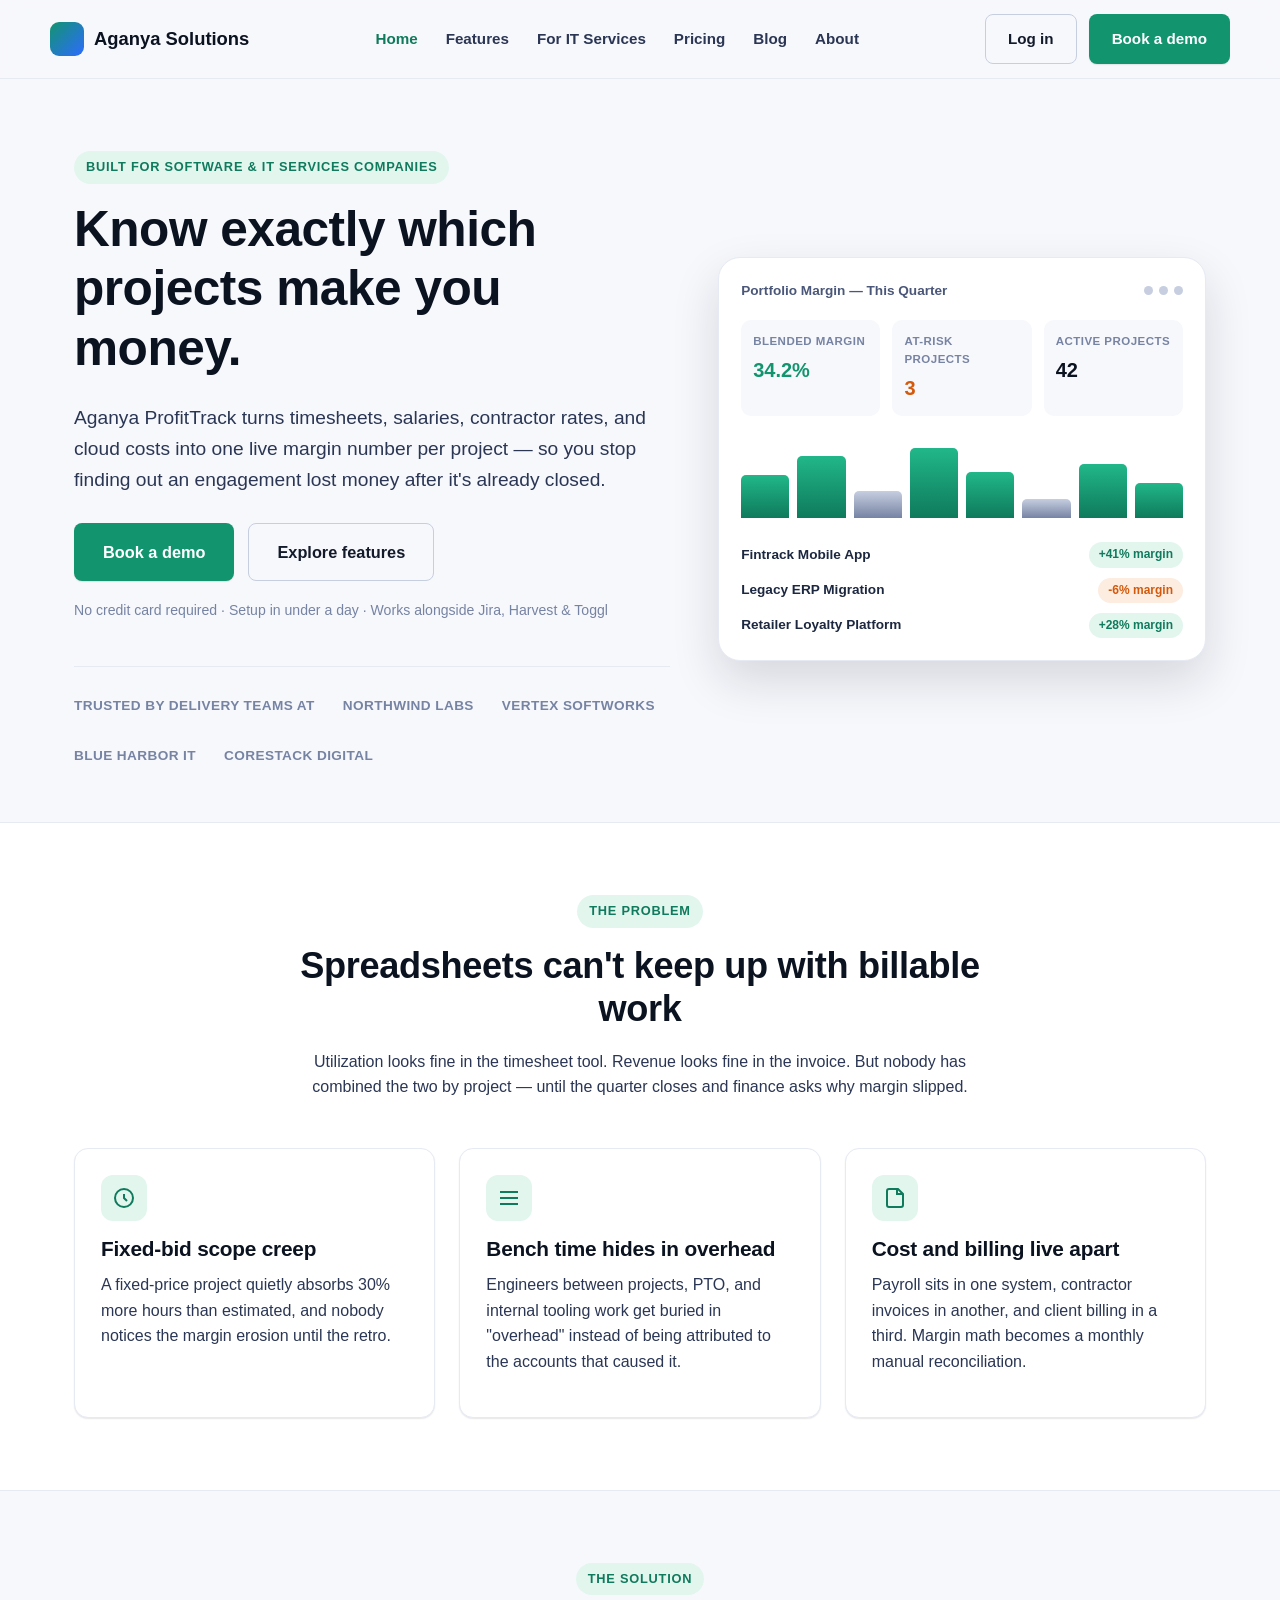
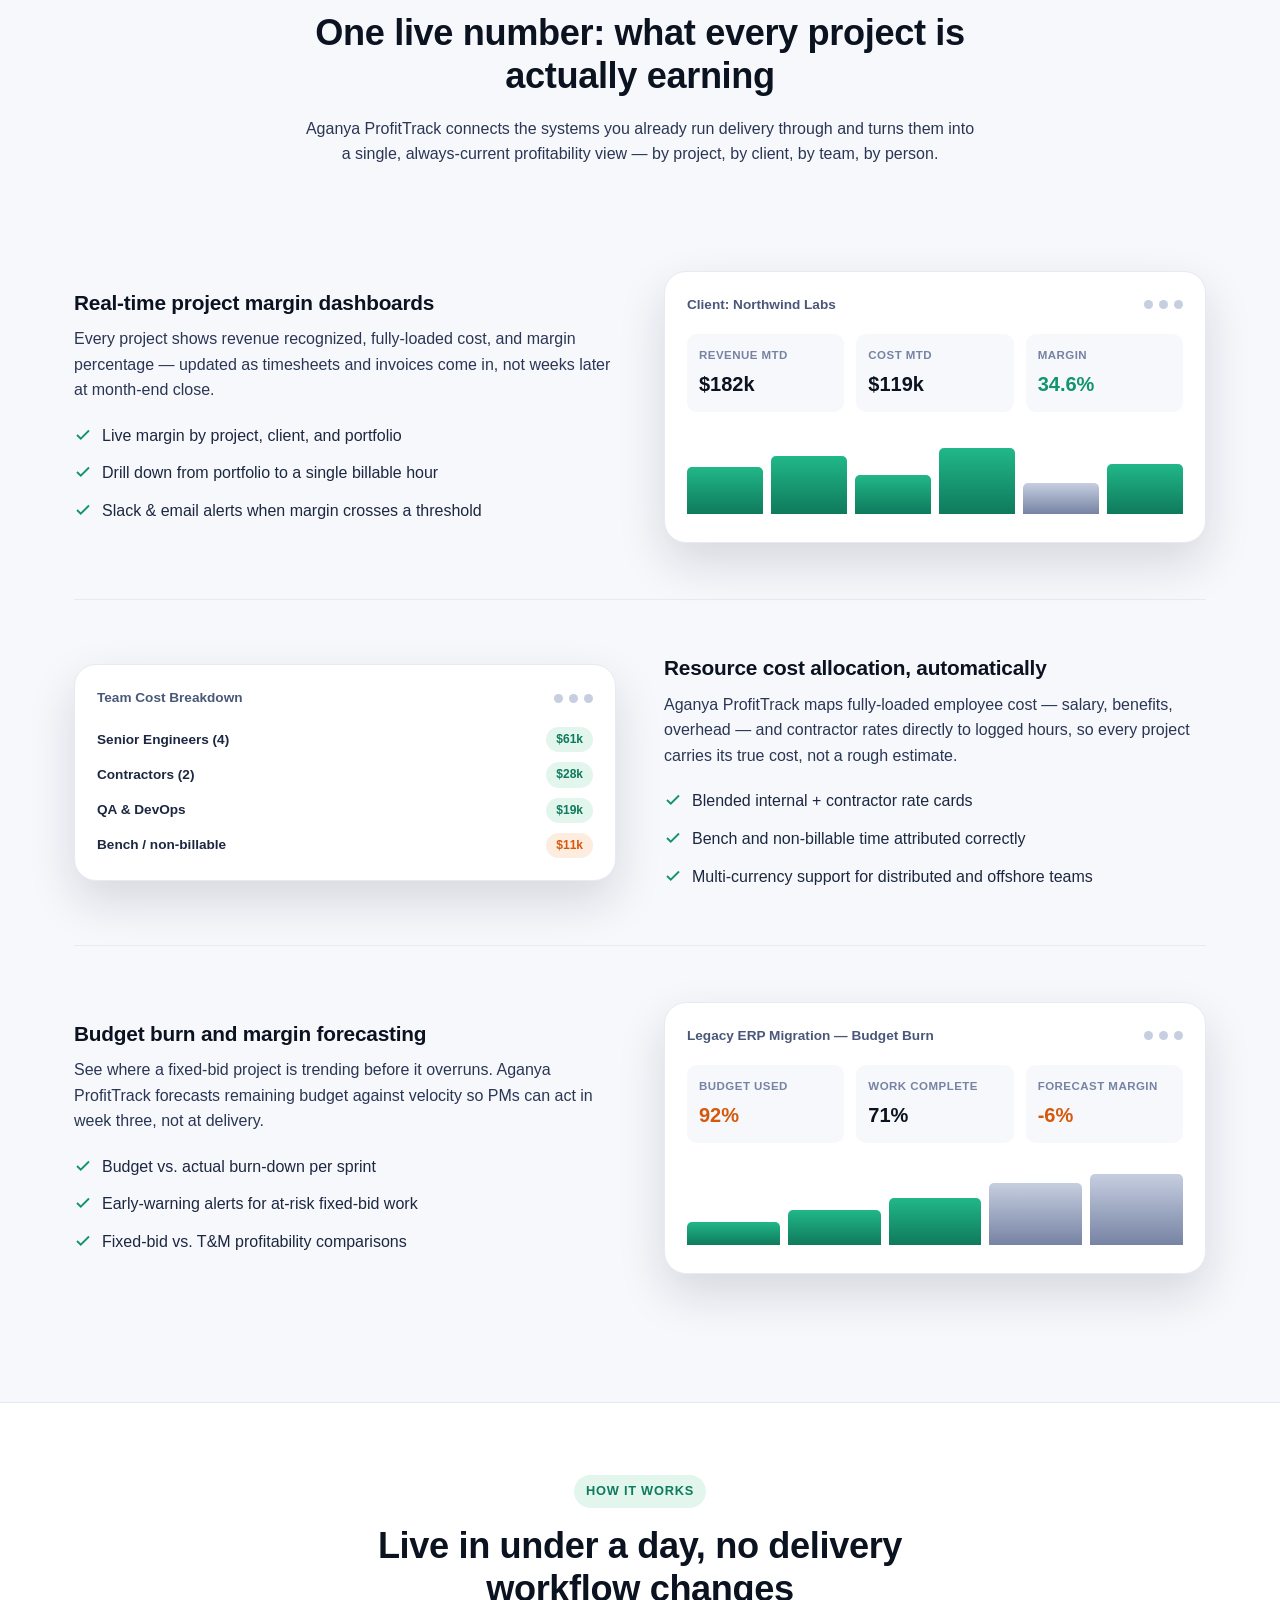
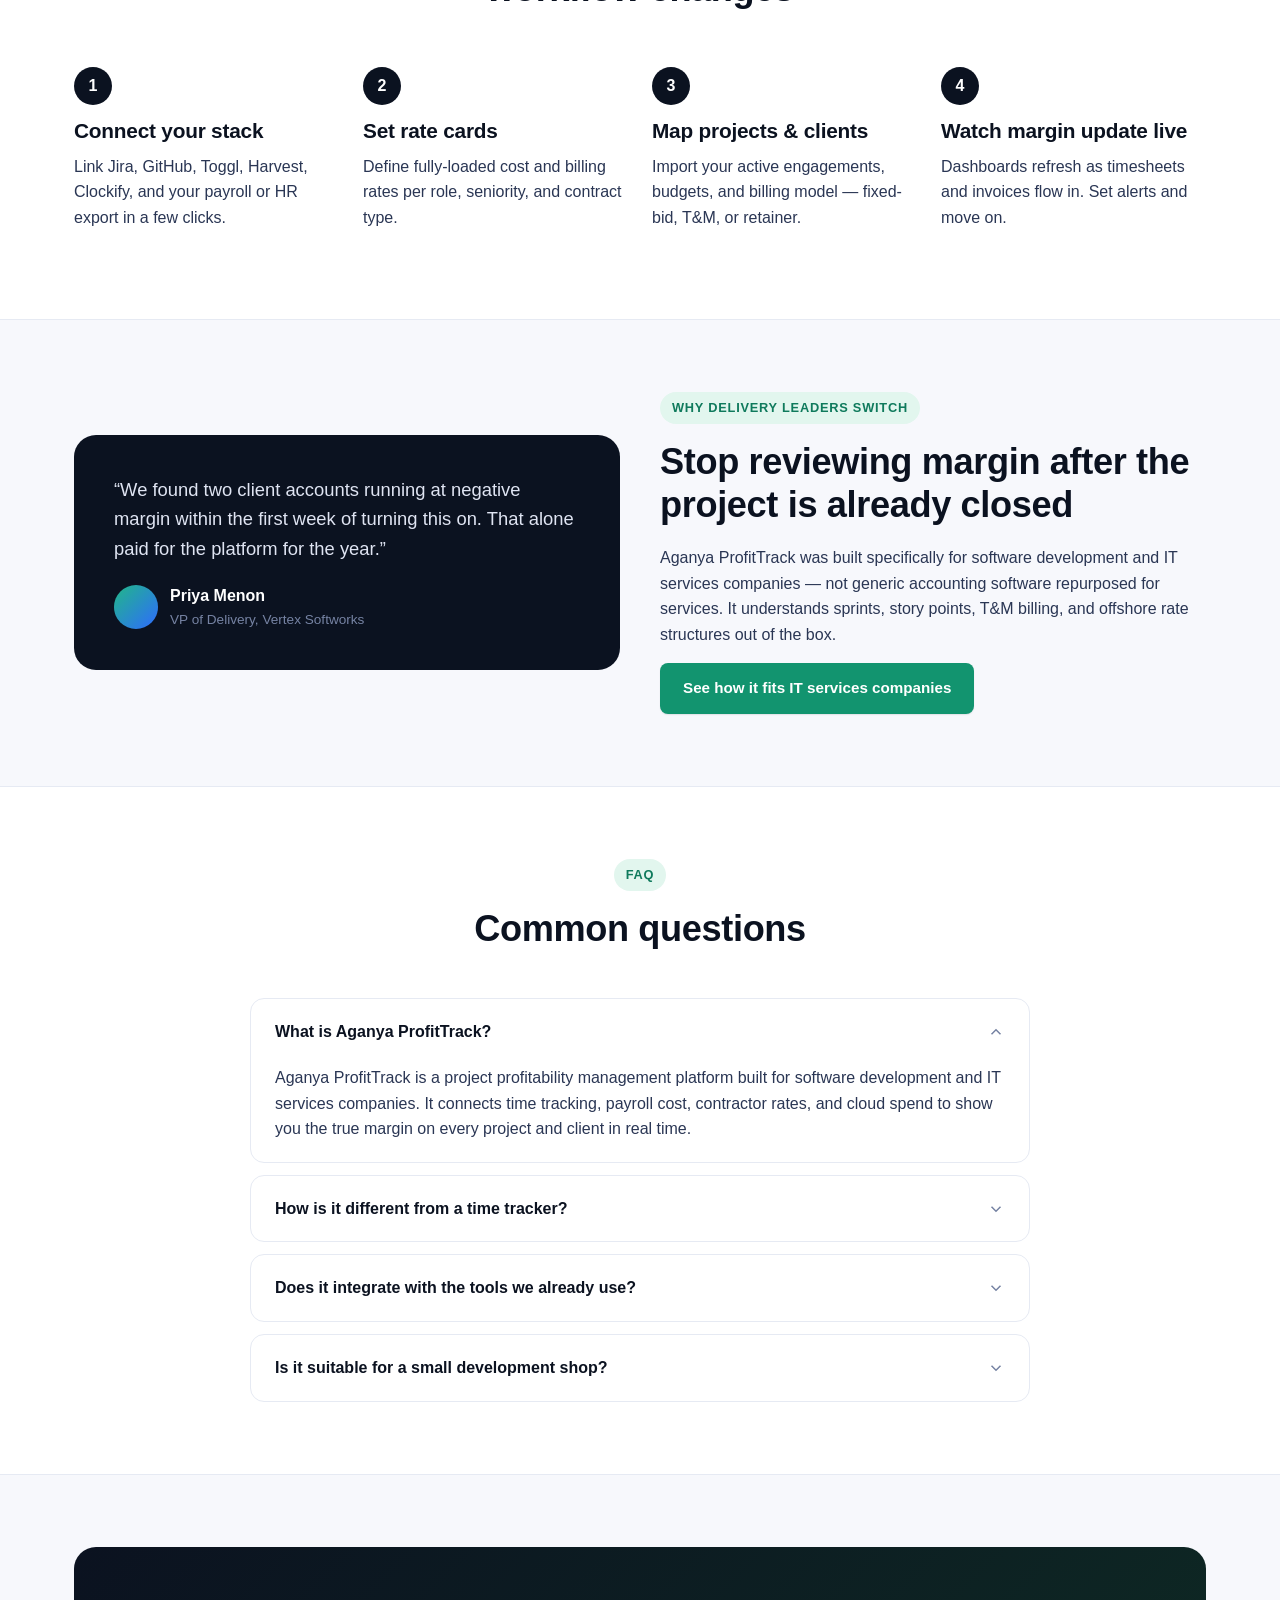
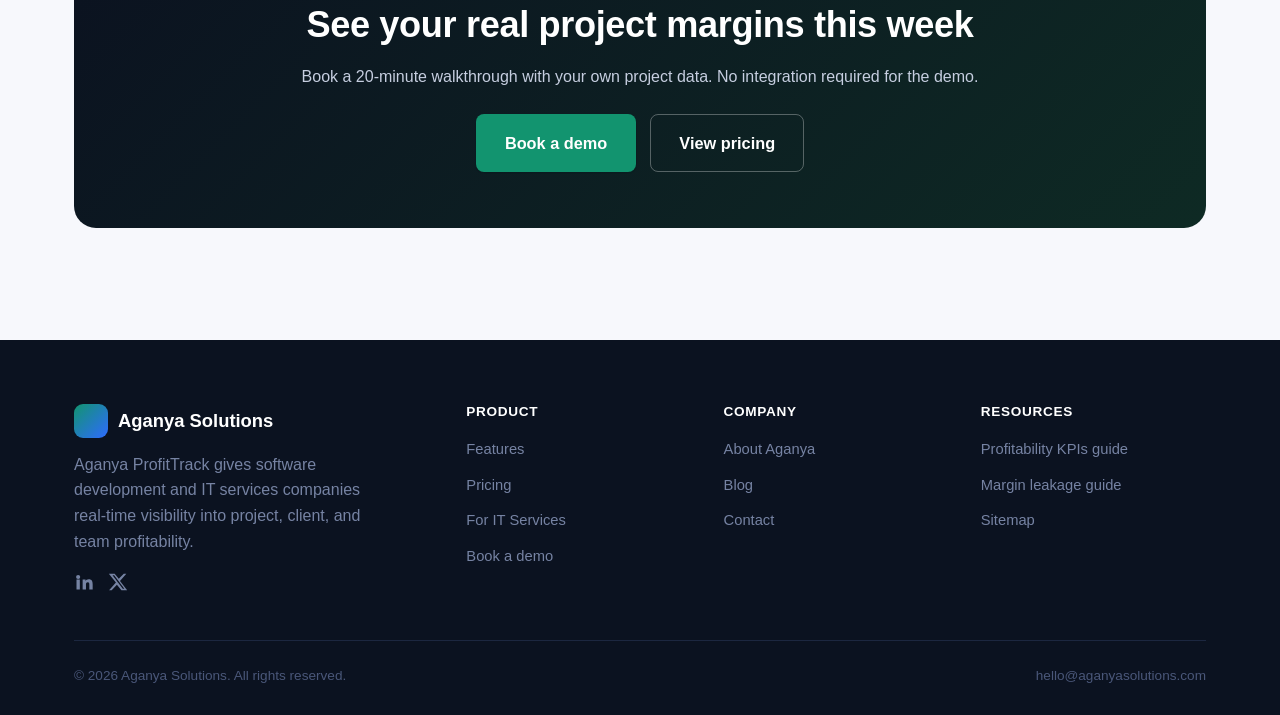
==== index.html @ 13139f2b "Build SEO-optimized Aganya Solutions marketing website Static multi-page site for Aganya ProfitTrack" ====
<!doctype html>
<html lang="en">
<head>
<meta charset="utf-8">
<meta name="viewport" content="width=device-width, initial-scale=1">
<title>Aganya ProfitTrack | Project Profitability Software for IT &amp; Software Companies</title>
<meta name="description" content="Aganya ProfitTrack by Aganya Solutions shows software development and IT services companies the real-time profit margin of every project, client, and team member — before a losing project drains your quarter.">
<link rel="canonical" href="https://www.aganyasolutions.com/">
<meta name="robots" content="index, follow">
<meta name="theme-color" content="#12946f">

<!-- Open Graph -->
<meta property="og:type" content="website">
<meta property="og:site_name" content="Aganya Solutions">
<meta property="og:title" content="Aganya ProfitTrack | Project Profitability Software for IT & Software Companies">
<meta property="og:description" content="See the real-time profit margin of every project, client, and consultant. Built for software development and IT services companies.">
<meta property="og:url" content="https://www.aganyasolutions.com/">
<meta property="og:image" content="https://www.aganyasolutions.com/assets/img/og-image.png">
<meta property="og:image:width" content="1200">
<meta property="og:image:height" content="630">

<!-- Twitter -->
<meta name="twitter:card" content="summary_large_image">
<meta name="twitter:title" content="Aganya ProfitTrack | Project Profitability Software for IT & Software Companies">
<meta name="twitter:description" content="See the real-time profit margin of every project, client, and consultant. Built for software development and IT services companies.">
<meta name="twitter:image" content="https://www.aganyasolutions.com/assets/img/og-image.png">

<link rel="icon" href="/assets/img/favicon.svg" type="image/svg+xml">
<link rel="apple-touch-icon" href="/assets/img/apple-touch-icon.png">
<link rel="manifest" href="/site.webmanifest">
<link rel="stylesheet" href="/assets/css/style.css">

<script type="application/ld+json">
{
  "@context": "https://schema.org",
  "@type": "Organization",
  "name": "Aganya Solutions",
  "url": "https://www.aganyasolutions.com/",
  "logo": "https://www.aganyasolutions.com/assets/img/apple-touch-icon.png",
  "description": "Aganya Solutions builds Aganya ProfitTrack, a project profitability management platform for software development and IT services companies.",
  "sameAs": [
    "https://www.linkedin.com/company/aganya-solutions",
    "https://twitter.com/aganyasolutions"
  ]
}
</script>
<script type="application/ld+json">
{
  "@context": "https://schema.org",
  "@type": "SoftwareApplication",
  "name": "Aganya ProfitTrack",
  "applicationCategory": "BusinessApplication",
  "operatingSystem": "Web",
  "description": "Project profitability management software that gives software development and IT services companies real-time margin visibility across projects, clients, and resources.",
  "offers": {
    "@type": "AggregateOffer",
    "lowPrice": "0",
    "highPrice": "149",
    "priceCurrency": "USD"
  },
  "aggregateRating": {
    "@type": "AggregateRating",
    "ratingValue": "4.8",
    "ratingCount": "126"
  },
  "publisher": {
    "@type": "Organization",
    "name": "Aganya Solutions"
  }
}
</script>
<script type="application/ld+json">
{
  "@context": "https://schema.org",
  "@type": "FAQPage",
  "mainEntity": [
    {
      "@type": "Question",
      "name": "What is Aganya ProfitTrack?",
      "acceptedAnswer": {
        "@type": "Answer",
        "text": "Aganya ProfitTrack is a project profitability management platform built for software development and IT services companies. It connects time tracking, payroll cost, contractor rates, and cloud spend to show you the true margin on every project and client in real time."
      }
    },
    {
      "@type": "Question",
      "name": "How is Aganya ProfitTrack different from a time tracker?",
      "acceptedAnswer": {
        "@type": "Answer",
        "text": "Time trackers tell you how many hours were logged. Aganya ProfitTrack converts those hours into fully-loaded cost, compares it against what the client is billed, and shows you the resulting margin per project, sprint, and team member — plus forecasts for where a project is heading."
      }
    },
    {
      "@type": "Question",
      "name": "Does it integrate with the tools we already use?",
      "acceptedAnswer": {
        "@type": "Answer",
        "text": "Yes. Aganya ProfitTrack integrates with Jira, GitHub, Toggl Track, Harvest, Clockify, QuickBooks, Xero, and standard CSV/HR exports, so you don't have to change how your delivery teams work."
      }
    },
    {
      "@type": "Question",
      "name": "Is Aganya ProfitTrack suitable for a small development shop?",
      "acceptedAnswer": {
        "@type": "Answer",
        "text": "Yes. The Starter plan is designed for teams with up to 5 active projects, and every plan scales up without a data migration as the studio or agency grows."
      }
    }
  ]
}
</script>
</head>
<body>
<a class="skip-link" href="#main">Skip to content</a>

<header class="site-header">
  <div class="container nav">
    <a class="brand" href="/">
      <span class="brand-mark" aria-hidden="true"></span>
      Aganya Solutions
    </a>
    <button class="nav-toggle" aria-label="Toggle navigation" aria-expanded="false">
      <svg width="22" height="22" viewBox="0 0 24 24" fill="none" stroke="currentColor" stroke-width="2"><line x1="3" y1="6" x2="21" y2="6"/><line x1="3" y1="12" x2="21" y2="12"/><line x1="3" y1="18" x2="21" y2="18"/></svg>
    </button>
    <ul class="nav-links">
      <li><a href="/" aria-current="page">Home</a></li>
      <li><a href="/features.html">Features</a></li>
      <li><a href="/for-it-services.html">For IT Services</a></li>
      <li><a href="/pricing.html">Pricing</a></li>
      <li><a href="/blog/">Blog</a></li>
      <li><a href="/about.html">About</a></li>
    </ul>
    <div class="nav-cta">
      <a class="btn btn-ghost" href="/contact.html">Log in</a>
      <a class="btn btn-primary" href="/contact.html">Book a demo</a>
    </div>
  </div>
</header>

<main id="main">

<section class="hero">
  <div class="container hero-grid">
    <div>
      <span class="eyebrow">Built for software &amp; IT services companies</span>
      <h1>Know exactly which projects make you money.</h1>
      <p class="lead">Aganya ProfitTrack turns timesheets, salaries, contractor rates, and cloud costs into one live margin number per project — so you stop finding out an engagement lost money after it's already closed.</p>
      <div class="hero-actions">
        <a class="btn btn-primary btn-lg" href="/contact.html">Book a demo</a>
        <a class="btn btn-ghost btn-lg" href="/features.html">Explore features</a>
      </div>
      <p class="hero-note">No credit card required · Setup in under a day · Works alongside Jira, Harvest &amp; Toggl</p>

      <div class="trust-row">
        <span>Trusted by delivery teams at</span>
        <span class="logo-chip">Northwind Labs</span>
        <span class="logo-chip">Vertex Softworks</span>
        <span class="logo-chip">Blue Harbor IT</span>
        <span class="logo-chip">Corestack Digital</span>
      </div>
    </div>

    <div class="mock-card" role="img" aria-label="Dashboard preview showing project margin, budget utilization, and profitability by client">
      <div class="mock-card-header">
        <span class="mock-title">Portfolio Margin — This Quarter</span>
        <div class="mock-dots"><span></span><span></span><span></span></div>
      </div>
      <div class="mock-stats">
        <div class="mock-stat"><div class="label">Blended margin</div><div class="value pos">34.2%</div></div>
        <div class="mock-stat"><div class="label">At-risk projects</div><div class="value neg">3</div></div>
        <div class="mock-stat"><div class="label">Active projects</div><div class="value">42</div></div>
      </div>
      <div class="mock-bars" aria-hidden="true">
        <i style="height:55%"></i><i style="height:80%"></i><i style="height:35%" class="low"></i>
        <i style="height:90%"></i><i style="height:60%"></i><i style="height:25%" class="low"></i>
        <i style="height:70%"></i><i style="height:45%"></i>
      </div>
      <div class="mock-rows">
        <div class="mock-row"><span class="name">Fintrack Mobile App</span><span class="mock-pill good">+41% margin</span></div>
        <div class="mock-row"><span class="name">Legacy ERP Migration</span><span class="mock-pill bad">-6% margin</span></div>
        <div class="mock-row"><span class="name">Retailer Loyalty Platform</span><span class="mock-pill good">+28% margin</span></div>
      </div>
    </div>
  </div>
</section>

<section class="section section-alt">
  <div class="container">
    <div class="section-head">
      <span class="eyebrow">The problem</span>
      <h2>Spreadsheets can't keep up with billable work</h2>
      <p>Utilization looks fine in the timesheet tool. Revenue looks fine in the invoice. But nobody has combined the two by project — until the quarter closes and finance asks why margin slipped.</p>
    </div>
    <div class="grid grid-3">
      <div class="card">
        <div class="icon-badge" aria-hidden="true">
          <svg viewBox="0 0 24 24" fill="none" stroke="currentColor" stroke-width="2"><path d="M12 8v4l3 3"/><circle cx="12" cy="12" r="9"/></svg>
        </div>
        <h3>Fixed-bid scope creep</h3>
        <p>A fixed-price project quietly absorbs 30% more hours than estimated, and nobody notices the margin erosion until the retro.</p>
      </div>
      <div class="card">
        <div class="icon-badge" aria-hidden="true">
          <svg viewBox="0 0 24 24" fill="none" stroke="currentColor" stroke-width="2"><path d="M3 12h18M3 6h18M3 18h18"/></svg>
        </div>
        <h3>Bench time hides in overhead</h3>
        <p>Engineers between projects, PTO, and internal tooling work get buried in "overhead" instead of being attributed to the accounts that caused it.</p>
      </div>
      <div class="card">
        <div class="icon-badge" aria-hidden="true">
          <svg viewBox="0 0 24 24" fill="none" stroke="currentColor" stroke-width="2"><path d="M4 19V5a2 2 0 0 1 2-2h9l5 5v11a2 2 0 0 1-2 2H6a2 2 0 0 1-2-2Z"/><path d="M14 3v5h5"/></svg>
        </div>
        <h3>Cost and billing live apart</h3>
        <p>Payroll sits in one system, contractor invoices in another, and client billing in a third. Margin math becomes a monthly manual reconciliation.</p>
      </div>
    </div>
  </div>
</section>

<section class="section">
  <div class="container">
    <div class="section-head">
      <span class="eyebrow">The solution</span>
      <h2>One live number: what every project is actually earning</h2>
      <p>Aganya ProfitTrack connects the systems you already run delivery through and turns them into a single, always-current profitability view — by project, by client, by team, by person.</p>
    </div>

    <div class="feature-row">
      <div class="feature-copy">
        <h3>Real-time project margin dashboards</h3>
        <p>Every project shows revenue recognized, fully-loaded cost, and margin percentage — updated as timesheets and invoices come in, not weeks later at month-end close.</p>
        <ul class="feature-list">
          <li><svg width="18" height="18" viewBox="0 0 24 24" fill="none" stroke="currentColor" stroke-width="2.5"><path d="M20 6 9 17l-5-5"/></svg>Live margin by project, client, and portfolio</li>
          <li><svg width="18" height="18" viewBox="0 0 24 24" fill="none" stroke="currentColor" stroke-width="2.5"><path d="M20 6 9 17l-5-5"/></svg>Drill down from portfolio to a single billable hour</li>
          <li><svg width="18" height="18" viewBox="0 0 24 24" fill="none" stroke="currentColor" stroke-width="2.5"><path d="M20 6 9 17l-5-5"/></svg>Slack &amp; email alerts when margin crosses a threshold</li>
        </ul>
      </div>
      <div class="feature-visual">
        <div class="mock-card">
          <div class="mock-card-header"><span class="mock-title">Client: Northwind Labs</span><div class="mock-dots"><span></span><span></span><span></span></div></div>
          <div class="mock-stats">
            <div class="mock-stat"><div class="label">Revenue MTD</div><div class="value">$182k</div></div>
            <div class="mock-stat"><div class="label">Cost MTD</div><div class="value">$119k</div></div>
            <div class="mock-stat"><div class="label">Margin</div><div class="value pos">34.6%</div></div>
          </div>
          <div class="mock-bars" aria-hidden="true"><i style="height:60%"></i><i style="height:75%"></i><i style="height:50%"></i><i style="height:85%"></i><i style="height:40%" class="low"></i><i style="height:65%"></i></div>
        </div>
      </div>
    </div>

    <div class="feature-row reverse">
      <div class="feature-copy">
        <h3>Resource cost allocation, automatically</h3>
        <p>Aganya ProfitTrack maps fully-loaded employee cost — salary, benefits, overhead — and contractor rates directly to logged hours, so every project carries its true cost, not a rough estimate.</p>
        <ul class="feature-list">
          <li><svg width="18" height="18" viewBox="0 0 24 24" fill="none" stroke="currentColor" stroke-width="2.5"><path d="M20 6 9 17l-5-5"/></svg>Blended internal + contractor rate cards</li>
          <li><svg width="18" height="18" viewBox="0 0 24 24" fill="none" stroke="currentColor" stroke-width="2.5"><path d="M20 6 9 17l-5-5"/></svg>Bench and non-billable time attributed correctly</li>
          <li><svg width="18" height="18" viewBox="0 0 24 24" fill="none" stroke="currentColor" stroke-width="2.5"><path d="M20 6 9 17l-5-5"/></svg>Multi-currency support for distributed and offshore teams</li>
        </ul>
      </div>
      <div class="feature-visual">
        <div class="mock-card">
          <div class="mock-card-header"><span class="mock-title">Team Cost Breakdown</span><div class="mock-dots"><span></span><span></span><span></span></div></div>
          <div class="mock-rows">
            <div class="mock-row"><span class="name">Senior Engineers (4)</span><span class="mock-pill good">$61k</span></div>
            <div class="mock-row"><span class="name">Contractors (2)</span><span class="mock-pill good">$28k</span></div>
            <div class="mock-row"><span class="name">QA &amp; DevOps</span><span class="mock-pill good">$19k</span></div>
            <div class="mock-row"><span class="name">Bench / non-billable</span><span class="mock-pill bad">$11k</span></div>
          </div>
        </div>
      </div>
    </div>

    <div class="feature-row">
      <div class="feature-copy">
        <h3>Budget burn and margin forecasting</h3>
        <p>See where a fixed-bid project is trending before it overruns. Aganya ProfitTrack forecasts remaining budget against velocity so PMs can act in week three, not at delivery.</p>
        <ul class="feature-list">
          <li><svg width="18" height="18" viewBox="0 0 24 24" fill="none" stroke="currentColor" stroke-width="2.5"><path d="M20 6 9 17l-5-5"/></svg>Budget vs. actual burn-down per sprint</li>
          <li><svg width="18" height="18" viewBox="0 0 24 24" fill="none" stroke="currentColor" stroke-width="2.5"><path d="M20 6 9 17l-5-5"/></svg>Early-warning alerts for at-risk fixed-bid work</li>
          <li><svg width="18" height="18" viewBox="0 0 24 24" fill="none" stroke="currentColor" stroke-width="2.5"><path d="M20 6 9 17l-5-5"/></svg>Fixed-bid vs. T&amp;M profitability comparisons</li>
        </ul>
      </div>
      <div class="feature-visual">
        <div class="mock-card">
          <div class="mock-card-header"><span class="mock-title">Legacy ERP Migration — Budget Burn</span><div class="mock-dots"><span></span><span></span><span></span></div></div>
          <div class="mock-stats">
            <div class="mock-stat"><div class="label">Budget used</div><div class="value neg">92%</div></div>
            <div class="mock-stat"><div class="label">Work complete</div><div class="value">71%</div></div>
            <div class="mock-stat"><div class="label">Forecast margin</div><div class="value neg">-6%</div></div>
          </div>
          <div class="mock-bars" aria-hidden="true"><i style="height:30%"></i><i style="height:45%"></i><i style="height:60%"></i><i style="height:80%" class="low"></i><i style="height:92%" class="low"></i></div>
        </div>
      </div>
    </div>
  </div>
</section>

<section class="section section-alt">
  <div class="container">
    <div class="section-head">
      <span class="eyebrow">How it works</span>
      <h2>Live in under a day, no delivery workflow changes</h2>
    </div>
    <div class="steps">
      <div class="step">
        <div class="step-num">1</div>
        <h3>Connect your stack</h3>
        <p>Link Jira, GitHub, Toggl, Harvest, Clockify, and your payroll or HR export in a few clicks.</p>
      </div>
      <div class="step">
        <div class="step-num">2</div>
        <h3>Set rate cards</h3>
        <p>Define fully-loaded cost and billing rates per role, seniority, and contract type.</p>
      </div>
      <div class="step">
        <div class="step-num">3</div>
        <h3>Map projects &amp; clients</h3>
        <p>Import your active engagements, budgets, and billing model — fixed-bid, T&amp;M, or retainer.</p>
      </div>
      <div class="step">
        <div class="step-num">4</div>
        <h3>Watch margin update live</h3>
        <p>Dashboards refresh as timesheets and invoices flow in. Set alerts and move on.</p>
      </div>
    </div>
  </div>
</section>

<section class="section">
  <div class="container">
    <div class="grid grid-2" style="align-items:center; gap:40px;">
      <div class="quote-card">
        <p>&ldquo;We found two client accounts running at negative margin within the first week of turning this on. That alone paid for the platform for the year.&rdquo;</p>
        <div class="quote-author">
          <div class="quote-avatar" aria-hidden="true"></div>
          <div>
            <div class="quote-name">Priya Menon</div>
            <div class="quote-role">VP of Delivery, Vertex Softworks</div>
          </div>
        </div>
      </div>
      <div>
        <span class="eyebrow">Why delivery leaders switch</span>
        <h2>Stop reviewing margin after the project is already closed</h2>
        <p>Aganya ProfitTrack was built specifically for software development and IT services companies — not generic accounting software repurposed for services. It understands sprints, story points, T&amp;M billing, and offshore rate structures out of the box.</p>
        <a class="btn btn-primary" href="/for-it-services.html">See how it fits IT services companies</a>
      </div>
    </div>
  </div>
</section>

<section class="section section-alt">
  <div class="container">
    <div class="section-head">
      <span class="eyebrow">FAQ</span>
      <h2>Common questions</h2>
    </div>
    <div class="faq-list">
      <details class="faq-item" open>
        <summary class="faq-question">What is Aganya ProfitTrack?
          <svg class="chev" width="18" height="18" viewBox="0 0 24 24" fill="none" stroke="currentColor" stroke-width="2"><path d="m6 9 6 6 6-6"/></svg>
        </summary>
        <div class="faq-answer">Aganya ProfitTrack is a project profitability management platform built for software development and IT services companies. It connects time tracking, payroll cost, contractor rates, and cloud spend to show you the true margin on every project and client in real time.</div>
      </details>
      <details class="faq-item">
        <summary class="faq-question">How is it different from a time tracker?
          <svg class="chev" width="18" height="18" viewBox="0 0 24 24" fill="none" stroke="currentColor" stroke-width="2"><path d="m6 9 6 6 6-6"/></svg>
        </summary>
        <div class="faq-answer">Time trackers tell you how many hours were logged. Aganya ProfitTrack converts those hours into fully-loaded cost, compares it against what the client is billed, and shows you the resulting margin per project, sprint, and team member — plus forecasts for where a project is heading.</div>
      </details>
      <details class="faq-item">
        <summary class="faq-question">Does it integrate with the tools we already use?
          <svg class="chev" width="18" height="18" viewBox="0 0 24 24" fill="none" stroke="currentColor" stroke-width="2"><path d="m6 9 6 6 6-6"/></svg>
        </summary>
        <div class="faq-answer">Yes. Aganya ProfitTrack integrates with Jira, GitHub, Toggl Track, Harvest, Clockify, QuickBooks, Xero, and standard CSV/HR exports, so you don't have to change how your delivery teams work.</div>
      </details>
      <details class="faq-item">
        <summary class="faq-question">Is it suitable for a small development shop?
          <svg class="chev" width="18" height="18" viewBox="0 0 24 24" fill="none" stroke="currentColor" stroke-width="2"><path d="m6 9 6 6 6-6"/></svg>
        </summary>
        <div class="faq-answer">Yes. The Starter plan is designed for teams with up to 5 active projects, and every plan scales up without a data migration as the studio or agency grows.</div>
      </details>
    </div>
  </div>
</section>

<section class="section">
  <div class="container">
    <div class="cta-band">
      <h2>See your real project margins this week</h2>
      <p>Book a 20-minute walkthrough with your own project data. No integration required for the demo.</p>
      <div class="cta-actions">
        <a class="btn btn-primary btn-lg" href="/contact.html">Book a demo</a>
        <a class="btn btn-ghost btn-lg" style="border-color:rgba(255,255,255,0.3); color:#fff;" href="/pricing.html">View pricing</a>
      </div>
    </div>
  </div>
</section>

</main>

<footer class="site-footer">
  <div class="container">
    <div class="footer-grid">
      <div class="footer-brand">
        <a class="brand" href="/"><span class="brand-mark" aria-hidden="true"></span>Aganya Solutions</a>
        <p>Aganya ProfitTrack gives software development and IT services companies real-time visibility into project, client, and team profitability.</p>
        <div class="social-row" style="margin-top:18px;">
          <a href="https://www.linkedin.com/company/aganya-solutions" aria-label="Aganya Solutions on LinkedIn"><svg width="20" height="20" viewBox="0 0 24 24" fill="currentColor"><path d="M4.98 3.5a2.5 2.5 0 1 1 0 5 2.5 2.5 0 0 1 0-5ZM3 9h4v12H3V9Zm7 0h3.8v1.7h.05c.53-1 1.83-2.05 3.77-2.05 4.03 0 4.78 2.65 4.78 6.1V21h-4v-5.6c0-1.34-.02-3.06-1.87-3.06-1.87 0-2.16 1.46-2.16 2.96V21h-4V9Z"/></svg></a>
          <a href="https://twitter.com/aganyasolutions" aria-label="Aganya Solutions on X/Twitter"><svg width="20" height="20" viewBox="0 0 24 24" fill="currentColor"><path d="M18.9 2H22l-7.6 8.7L23 22h-6.9l-5.4-6.6L4.4 22H1.3l8.2-9.3L1 2h7l4.9 6.1L18.9 2Zm-1.2 18h1.9L7.4 4H5.4l12.3 16Z"/></svg></a>
        </div>
      </div>
      <nav class="footer-col">
        <h4>Product</h4>
        <ul>
          <li><a href="/features.html">Features</a></li>
          <li><a href="/pricing.html">Pricing</a></li>
          <li><a href="/for-it-services.html">For IT Services</a></li>
          <li><a href="/contact.html">Book a demo</a></li>
        </ul>
      </nav>
      <nav class="footer-col">
        <h4>Company</h4>
        <ul>
          <li><a href="/about.html">About Aganya</a></li>
          <li><a href="/blog/">Blog</a></li>
          <li><a href="/contact.html">Contact</a></li>
        </ul>
      </nav>
      <nav class="footer-col">
        <h4>Resources</h4>
        <ul>
          <li><a href="/blog/project-profitability-kpis-for-software-companies.html">Profitability KPIs guide</a></li>
          <li><a href="/blog/hidden-margin-leakage-it-services.html">Margin leakage guide</a></li>
          <li><a href="/sitemap.xml">Sitemap</a></li>
        </ul>
      </nav>
    </div>
    <div class="footer-bottom">
      <span>&copy; <span id="year">2026</span> Aganya Solutions. All rights reserved.</span>
      <span>hello@aganyasolutions.com</span>
    </div>
  </div>
</footer>

<script src="/assets/js/main.js"></script>
</body>
</html>
---- assets/css/style.css ----
/* Aganya Solutions — design system
   System font stack, no external font/CDN requests (fast TTFB, no render-blocking). */

:root {
  --ink-900: #0b1220;
  --ink-800: #121a2b;
  --ink-700: #1c2740;
  --ink-600: #2a3654;
  --ink-500: #4a5779;
  --ink-400: #7683a3;
  --ink-200: #c6cee0;
  --ink-100: #e6eaf3;
  --paper: #f7f8fc;
  --white: #ffffff;

  --brand-600: #0f7a5c;
  --brand-500: #12946f;
  --brand-400: #21b788;
  --brand-100: #e2f6ee;

  --accent-500: #2e6bff;
  --accent-100: #e7edff;

  --warn-500: #d4590a;

  --radius-sm: 8px;
  --radius-md: 14px;
  --radius-lg: 22px;

  --shadow-sm: 0 1px 2px rgba(11, 18, 32, 0.06), 0 1px 1px rgba(11, 18, 32, 0.04);
  --shadow-md: 0 8px 24px rgba(11, 18, 32, 0.08);
  --shadow-lg: 0 20px 48px rgba(11, 18, 32, 0.14);

  --max-width: 1180px;
  --font-sans: -apple-system, BlinkMacSystemFont, "Segoe UI", Roboto, Helvetica, Arial, sans-serif, "Apple Color Emoji", "Segoe UI Emoji";
}

@media (prefers-color-scheme: dark) {
  :root {
    --paper: #0b1220;
    --white: #101a2c;
    --ink-900: #f4f6fb;
    --ink-800: #e6eaf3;
    --ink-700: #c6cee0;
    --ink-600: #a9b4cf;
    --ink-500: #8d99ba;
    --ink-400: #6a7796;
    --ink-200: #2a3654;
    --ink-100: #1c2740;
    --brand-100: #103428;
    --accent-100: #142347;
    --shadow-sm: 0 1px 2px rgba(0,0,0,0.4);
    --shadow-md: 0 8px 24px rgba(0,0,0,0.45);
    --shadow-lg: 0 20px 48px rgba(0,0,0,0.55);
  }
}

* { box-sizing: border-box; }
html { scroll-behavior: smooth; }
body {
  margin: 0;
  font-family: var(--font-sans);
  color: var(--ink-800);
  background: var(--paper);
  line-height: 1.6;
  -webkit-font-smoothing: antialiased;
}
img, svg { max-width: 100%; height: auto; display: block; }
a { color: inherit; }
.container {
  width: 100%;
  max-width: var(--max-width);
  margin: 0 auto;
  padding: 0 24px;
}
h1, h2, h3, h4 { line-height: 1.2; margin: 0 0 0.5em; font-weight: 700; letter-spacing: -0.01em; color: var(--ink-900); }
h1 { font-size: clamp(2rem, 1.5rem + 2vw, 3.2rem); }
h2 { font-size: clamp(1.6rem, 1.3rem + 1.2vw, 2.3rem); }
h3 { font-size: 1.3rem; }
p { margin: 0 0 1em; color: var(--ink-600); }
.lead { font-size: 1.2rem; color: var(--ink-600); }
ul, ol { color: var(--ink-600); }
.eyebrow {
  display: inline-flex;
  align-items: center;
  gap: 8px;
  font-size: 0.8rem;
  font-weight: 700;
  letter-spacing: 0.06em;
  text-transform: uppercase;
  color: var(--brand-600);
  background: var(--brand-100);
  padding: 6px 12px;
  border-radius: 999px;
  margin-bottom: 16px;
}

/* Skip link */
.skip-link {
  position: absolute;
  left: -999px;
  top: 0;
  background: var(--ink-900);
  color: #fff;
  padding: 10px 16px;
  z-index: 1000;
  border-radius: 0 0 8px 0;
}
.skip-link:focus { left: 0; }

/* Header */
.site-header {
  position: sticky;
  top: 0;
  z-index: 100;
  background: color-mix(in srgb, var(--paper) 88%, transparent);
  backdrop-filter: saturate(180%) blur(10px);
  border-bottom: 1px solid var(--ink-100);
}
.nav {
  display: flex;
  align-items: center;
  justify-content: space-between;
  padding: 14px 0;
  gap: 24px;
}
.brand {
  display: flex;
  align-items: center;
  gap: 10px;
  font-weight: 800;
  font-size: 1.15rem;
  color: var(--ink-900);
  text-decoration: none;
  white-space: nowrap;
}
.brand-mark {
  width: 34px;
  height: 34px;
  border-radius: 9px;
  background: linear-gradient(135deg, var(--brand-500), var(--accent-500));
  flex-shrink: 0;
}
.nav-links {
  display: flex;
  align-items: center;
  gap: 28px;
  list-style: none;
  margin: 0;
  padding: 0;
  font-weight: 600;
  font-size: 0.95rem;
}
.nav-links a { text-decoration: none; color: var(--ink-600); }
.nav-links a:hover, .nav-links a[aria-current="page"] { color: var(--brand-600); }
.nav-cta { display: flex; align-items: center; gap: 12px; }
.nav-toggle {
  display: none;
  background: none;
  border: 1px solid var(--ink-200);
  border-radius: 8px;
  padding: 8px 10px;
  cursor: pointer;
}

/* Buttons */
.btn {
  display: inline-flex;
  align-items: center;
  justify-content: center;
  gap: 8px;
  padding: 12px 22px;
  border-radius: var(--radius-sm);
  font-weight: 700;
  font-size: 0.95rem;
  text-decoration: none;
  border: 1px solid transparent;
  cursor: pointer;
  transition: transform 0.15s ease, box-shadow 0.15s ease, background 0.15s ease;
}
.btn-primary { background: var(--brand-500); color: #fff; box-shadow: var(--shadow-sm); }
.btn-primary:hover { background: var(--brand-600); box-shadow: var(--shadow-md); transform: translateY(-1px); }
.btn-ghost { background: transparent; color: var(--ink-800); border-color: var(--ink-200); }
.btn-ghost:hover { border-color: var(--ink-400); }
.btn-lg { padding: 15px 28px; font-size: 1.02rem; }
.btn-block { width: 100%; }

/* Hero */
.hero {
  padding: 72px 0 56px;
}
.hero-grid {
  display: grid;
  grid-template-columns: 1.1fr 0.9fr;
  gap: 48px;
  align-items: center;
}
.hero-actions { display: flex; gap: 14px; flex-wrap: wrap; margin-top: 28px; }
.hero-note { margin-top: 18px; font-size: 0.88rem; color: var(--ink-400); }
.trust-row {
  margin-top: 44px;
  padding-top: 28px;
  border-top: 1px solid var(--ink-100);
  display: flex;
  flex-wrap: wrap;
  gap: 28px;
  align-items: center;
  color: var(--ink-400);
  font-size: 0.85rem;
  font-weight: 700;
  letter-spacing: 0.03em;
  text-transform: uppercase;
}

/* Mock dashboard card graphic (pure CSS/SVG, no external images) */
.mock-card {
  background: var(--white);
  border-radius: var(--radius-lg);
  box-shadow: var(--shadow-lg);
  border: 1px solid var(--ink-100);
  padding: 22px;
}
.mock-card-header { display: flex; justify-content: space-between; align-items: center; margin-bottom: 18px; }
.mock-dots { display: flex; gap: 6px; }
.mock-dots span { width: 9px; height: 9px; border-radius: 50%; background: var(--ink-200); display: block; }
.mock-title { font-weight: 700; font-size: 0.85rem; color: var(--ink-500); }
.mock-stats { display: grid; grid-template-columns: repeat(3, 1fr); gap: 12px; margin-bottom: 18px; }
.mock-stat { background: var(--paper); border-radius: 10px; padding: 12px; }
.mock-stat .label { font-size: 0.72rem; color: var(--ink-400); text-transform: uppercase; letter-spacing: 0.04em; font-weight: 700; }
.mock-stat .value { font-size: 1.25rem; font-weight: 800; color: var(--ink-900); margin-top: 4px; }
.mock-stat .value.pos { color: var(--brand-500); }
.mock-stat .value.neg { color: var(--warn-500); }
.mock-bars { display: flex; align-items: flex-end; gap: 8px; height: 90px; padding: 6px 0; }
.mock-bars i { flex: 1; background: linear-gradient(180deg, var(--brand-400), var(--brand-600)); border-radius: 5px 5px 0 0; display: block; }
.mock-bars i.low { background: linear-gradient(180deg, var(--ink-200), var(--ink-400)); }
.mock-rows { margin-top: 18px; display: flex; flex-direction: column; gap: 10px; }
.mock-row { display: flex; justify-content: space-between; align-items: center; font-size: 0.85rem; }
.mock-row .name { color: var(--ink-700); font-weight: 600; }
.mock-pill { padding: 3px 10px; border-radius: 999px; font-weight: 700; font-size: 0.75rem; }
.mock-pill.good { background: var(--brand-100); color: var(--brand-600); }
.mock-pill.bad { background: #fdece0; color: var(--warn-500); }

/* Sections */
.section { padding: 72px 0; }
.section-alt { background: var(--white); border-top: 1px solid var(--ink-100); border-bottom: 1px solid var(--ink-100); }
.section-head { max-width: 680px; margin: 0 auto 48px; text-align: center; }
.section-head.left { margin: 0 0 40px; text-align: left; }

/* Feature grid */
.grid { display: grid; gap: 24px; }
.grid-2 { grid-template-columns: repeat(2, 1fr); }
.grid-3 { grid-template-columns: repeat(3, 1fr); }
.grid-4 { grid-template-columns: repeat(4, 1fr); }

.card {
  background: var(--white);
  border: 1px solid var(--ink-100);
  border-radius: var(--radius-md);
  padding: 26px;
  box-shadow: var(--shadow-sm);
}
.icon-badge {
  width: 46px;
  height: 46px;
  border-radius: 12px;
  background: var(--brand-100);
  color: var(--brand-600);
  display: flex;
  align-items: center;
  justify-content: center;
  margin-bottom: 16px;
}
.icon-badge svg { width: 24px; height: 24px; }

/* Alternating feature rows */
.feature-row { display: grid; grid-template-columns: 1fr 1fr; gap: 48px; align-items: center; padding: 56px 0; border-bottom: 1px solid var(--ink-100); }
.feature-row:last-child { border-bottom: none; }
.feature-row.reverse .feature-copy { order: 2; }
.feature-row.reverse .feature-visual { order: 1; }
.feature-list { list-style: none; padding: 0; margin: 20px 0 0; display: flex; flex-direction: column; gap: 12px; }
.feature-list li { display: flex; gap: 10px; align-items: flex-start; color: var(--ink-700); font-weight: 500; }
.feature-list svg { flex-shrink: 0; margin-top: 3px; color: var(--brand-500); }

/* Steps */
.steps { display: grid; grid-template-columns: repeat(4, 1fr); gap: 24px; counter-reset: step; }
.step { position: relative; padding-top: 8px; }
.step-num {
  display: inline-flex;
  align-items: center;
  justify-content: center;
  width: 38px; height: 38px;
  border-radius: 50%;
  background: var(--ink-900);
  color: #fff;
  font-weight: 800;
  margin-bottom: 14px;
}

/* Testimonial / quote */
.quote-card { background: var(--ink-900); color: #fff; border-radius: var(--radius-lg); padding: 40px; }
.quote-card p { color: #dfe4f2; font-size: 1.15rem; }
.quote-author { display: flex; align-items: center; gap: 12px; margin-top: 20px; }
.quote-avatar { width: 44px; height: 44px; border-radius: 50%; background: linear-gradient(135deg, var(--brand-400), var(--accent-500)); }
.quote-name { font-weight: 700; color: #fff; }
.quote-role { color: var(--ink-400); font-size: 0.85rem; }

/* Pricing */
.pricing-toggle { display: flex; justify-content: center; margin-bottom: 40px; }
.pricing-grid { display: grid; grid-template-columns: repeat(3, 1fr); gap: 24px; align-items: stretch; }
.price-card { background: var(--white); border: 1px solid var(--ink-100); border-radius: var(--radius-lg); padding: 32px; display: flex; flex-direction: column; }
.price-card.featured { border: 2px solid var(--brand-500); box-shadow: var(--shadow-lg); position: relative; }
.price-badge { position: absolute; top: -14px; left: 50%; transform: translateX(-50%); background: var(--brand-500); color: #fff; font-size: 0.75rem; font-weight: 800; padding: 5px 14px; border-radius: 999px; text-transform: uppercase; letter-spacing: 0.04em; }
.price-amount { font-size: 2.4rem; font-weight: 800; color: var(--ink-900); margin: 12px 0 4px; }
.price-amount span { font-size: 1rem; font-weight: 600; color: var(--ink-400); }
.price-list { list-style: none; padding: 0; margin: 24px 0; display: flex; flex-direction: column; gap: 12px; flex-grow: 1; }
.price-list li { display: flex; gap: 10px; color: var(--ink-700); font-size: 0.95rem; }
.price-list svg { flex-shrink: 0; color: var(--brand-500); margin-top: 3px; }

/* FAQ accordion */
.faq-list { max-width: 780px; margin: 0 auto; display: flex; flex-direction: column; gap: 12px; }
.faq-item { background: var(--white); border: 1px solid var(--ink-100); border-radius: var(--radius-md); overflow: hidden; }
.faq-question {
  width: 100%;
  text-align: left;
  background: none;
  border: none;
  padding: 20px 24px;
  font-weight: 700;
  font-size: 1rem;
  color: var(--ink-900);
  cursor: pointer;
  display: flex;
  justify-content: space-between;
  align-items: center;
  gap: 16px;
}
.faq-question .chev { transition: transform 0.2s ease; flex-shrink: 0; color: var(--ink-400); }
.faq-item[open] .faq-question .chev { transform: rotate(180deg); }
.faq-answer { padding: 0 24px 20px; color: var(--ink-600); }
.faq-question::-webkit-details-marker { display: none; }

/* CTA band */
.cta-band {
  background: linear-gradient(135deg, var(--ink-900), #0e2a24);
  border-radius: var(--radius-lg);
  padding: 56px;
  text-align: center;
  color: #fff;
}
.cta-band h2, .cta-band p { color: #fff; }
.cta-band p { color: var(--ink-200); }
.cta-actions { display: flex; justify-content: center; gap: 14px; margin-top: 24px; flex-wrap: wrap; }

/* Logos strip */
.logo-strip { display: flex; flex-wrap: wrap; gap: 40px; align-items: center; justify-content: center; opacity: 0.7; }
.logo-strip .logo-chip { font-weight: 800; letter-spacing: 0.02em; color: var(--ink-400); font-size: 1.1rem; }

/* Forms */
.form-field { margin-bottom: 18px; }
.form-field label { display: block; font-weight: 700; font-size: 0.9rem; margin-bottom: 6px; color: var(--ink-800); }
.form-field input, .form-field textarea, .form-field select {
  width: 100%;
  padding: 12px 14px;
  border-radius: var(--radius-sm);
  border: 1px solid var(--ink-200);
  background: var(--white);
  color: var(--ink-900);
  font-family: inherit;
  font-size: 0.95rem;
}
.form-field input:focus, .form-field textarea:focus, .form-field select:focus {
  outline: 2px solid var(--brand-500);
  outline-offset: 1px;
}
.form-grid { display: grid; grid-template-columns: 1fr 1fr; gap: 0 16px; }
.form-note { font-size: 0.82rem; color: var(--ink-400); margin-top: 8px; }

/* Contact page layout */
.contact-grid { display: grid; grid-template-columns: 1fr 1fr; gap: 48px; align-items: start; }
.contact-info-item { display: flex; gap: 14px; margin-bottom: 22px; }
.contact-info-item .icon-badge { margin-bottom: 0; flex-shrink: 0; }

/* Blog */
.post-grid { display: grid; grid-template-columns: repeat(2, 1fr); gap: 28px; }
.post-card { background: var(--white); border: 1px solid var(--ink-100); border-radius: var(--radius-md); padding: 26px; text-decoration: none; display: block; }
.post-card:hover { box-shadow: var(--shadow-md); }
.post-meta { font-size: 0.8rem; color: var(--ink-400); font-weight: 700; text-transform: uppercase; letter-spacing: 0.03em; margin-bottom: 10px; }
.post-card h3 { margin-bottom: 8px; }
.post-card p { margin-bottom: 0; }
article.post-body { max-width: 740px; margin: 0 auto; }
article.post-body h2 { margin-top: 1.6em; }
article.post-body ul, article.post-body ol { padding-left: 1.3em; }
article.post-body blockquote {
  margin: 24px 0;
  padding: 4px 24px;
  border-left: 4px solid var(--brand-500);
  color: var(--ink-700);
  font-style: italic;
}
.post-hero-meta { display: flex; gap: 16px; align-items: center; color: var(--ink-400); font-size: 0.9rem; margin-bottom: 18px; font-weight: 600; }
.breadcrumbs { font-size: 0.85rem; color: var(--ink-400); margin-bottom: 20px; }
.breadcrumbs a { color: var(--ink-400); text-decoration: none; }
.breadcrumbs a:hover { color: var(--brand-600); }

/* Footer */
.site-footer { background: var(--ink-900); color: var(--ink-200); padding: 64px 0 28px; margin-top: 40px; }
.footer-grid { display: grid; grid-template-columns: 1.6fr 1fr 1fr 1fr; gap: 32px; margin-bottom: 48px; }
.footer-brand .brand { color: #fff; }
.footer-brand p { color: var(--ink-400); max-width: 320px; margin-top: 14px; }
.footer-col h4 { color: #fff; font-size: 0.85rem; text-transform: uppercase; letter-spacing: 0.05em; margin-bottom: 16px; }
.footer-col ul { list-style: none; padding: 0; margin: 0; display: flex; flex-direction: column; gap: 10px; }
.footer-col a { color: var(--ink-400); text-decoration: none; font-size: 0.92rem; }
.footer-col a:hover { color: #fff; }
.footer-bottom { display: flex; justify-content: space-between; align-items: center; padding-top: 24px; border-top: 1px solid var(--ink-700); font-size: 0.85rem; color: var(--ink-500); flex-wrap: wrap; gap: 12px; }
.social-row { display: flex; gap: 14px; }
.social-row a { color: var(--ink-400); }
.social-row a:hover { color: #fff; }

/* Badges used across pages */
.tag-row { display: flex; flex-wrap: wrap; gap: 10px; margin-top: 20px; }
.tag { background: var(--ink-100); color: var(--ink-600); font-size: 0.8rem; font-weight: 700; padding: 6px 12px; border-radius: 999px; }

/* Utilities */
.text-center { text-align: center; }
.mt-0 { margin-top: 0; }
.visually-hidden {
  position: absolute; width: 1px; height: 1px; padding: 0; margin: -1px;
  overflow: hidden; clip: rect(0,0,0,0); white-space: nowrap; border: 0;
}

/* Responsive */
@media (max-width: 980px) {
  .hero-grid, .feature-row, .feature-row.reverse .feature-copy, .contact-grid { grid-template-columns: 1fr; }
  .feature-row.reverse .feature-copy, .feature-row.reverse .feature-visual { order: initial; }
  .grid-3, .grid-4 { grid-template-columns: repeat(2, 1fr); }
  .pricing-grid { grid-template-columns: 1fr; max-width: 440px; margin: 0 auto; }
  .steps { grid-template-columns: repeat(2, 1fr); }
  .footer-grid { grid-template-columns: 1fr 1fr; }
  .post-grid { grid-template-columns: 1fr; }
}
@media (max-width: 720px) {
  .nav-links, .nav-cta .btn-ghost { display: none; }
  .nav-toggle { display: inline-flex; }
  body.nav-open .nav-links {
    display: flex;
    position: absolute;
    top: 100%;
    left: 0;
    right: 0;
    background: var(--white);
    flex-direction: column;
    padding: 20px 24px;
    border-bottom: 1px solid var(--ink-100);
    gap: 18px;
  }
  .grid-2, .grid-3, .grid-4 { grid-template-columns: 1fr; }
  .steps { grid-template-columns: 1fr; }
  .footer-grid { grid-template-columns: 1fr; gap: 28px; }
  .cta-band { padding: 36px 22px; }
  .form-grid { grid-template-columns: 1fr; }
}
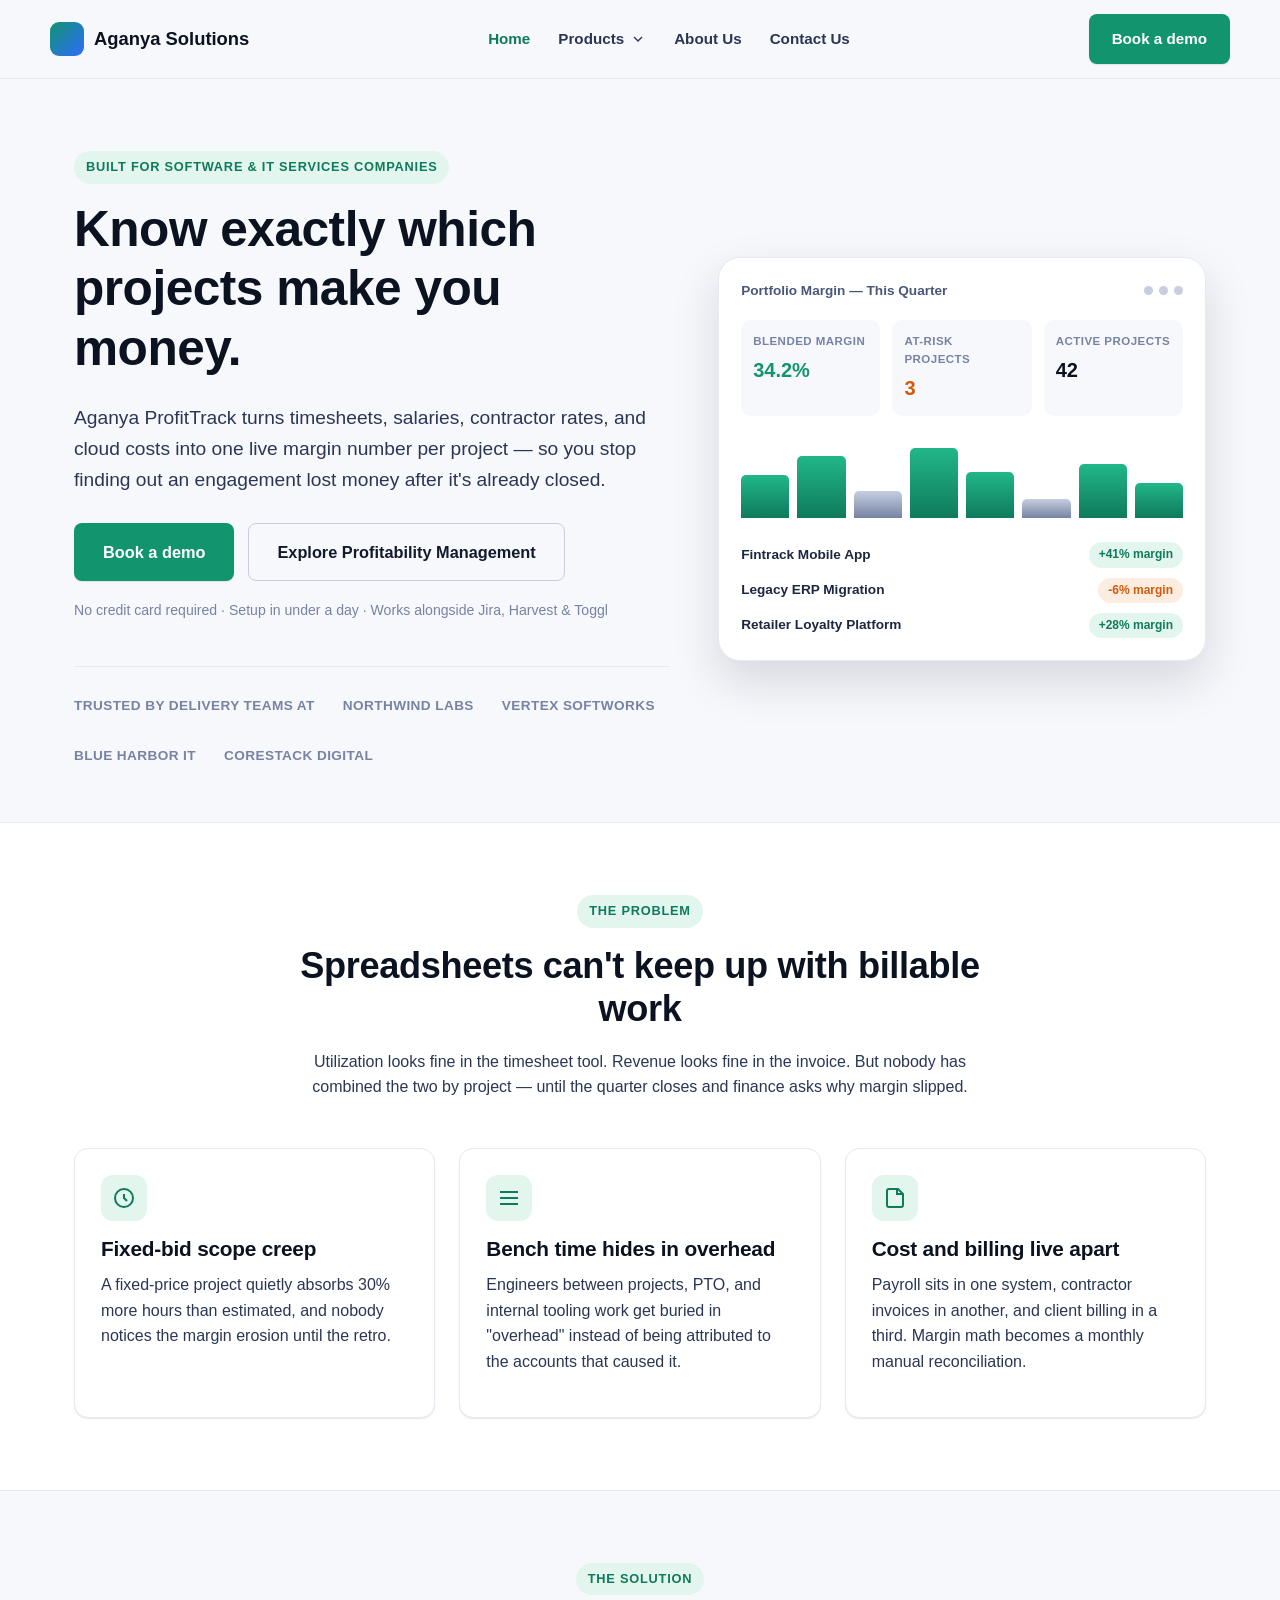
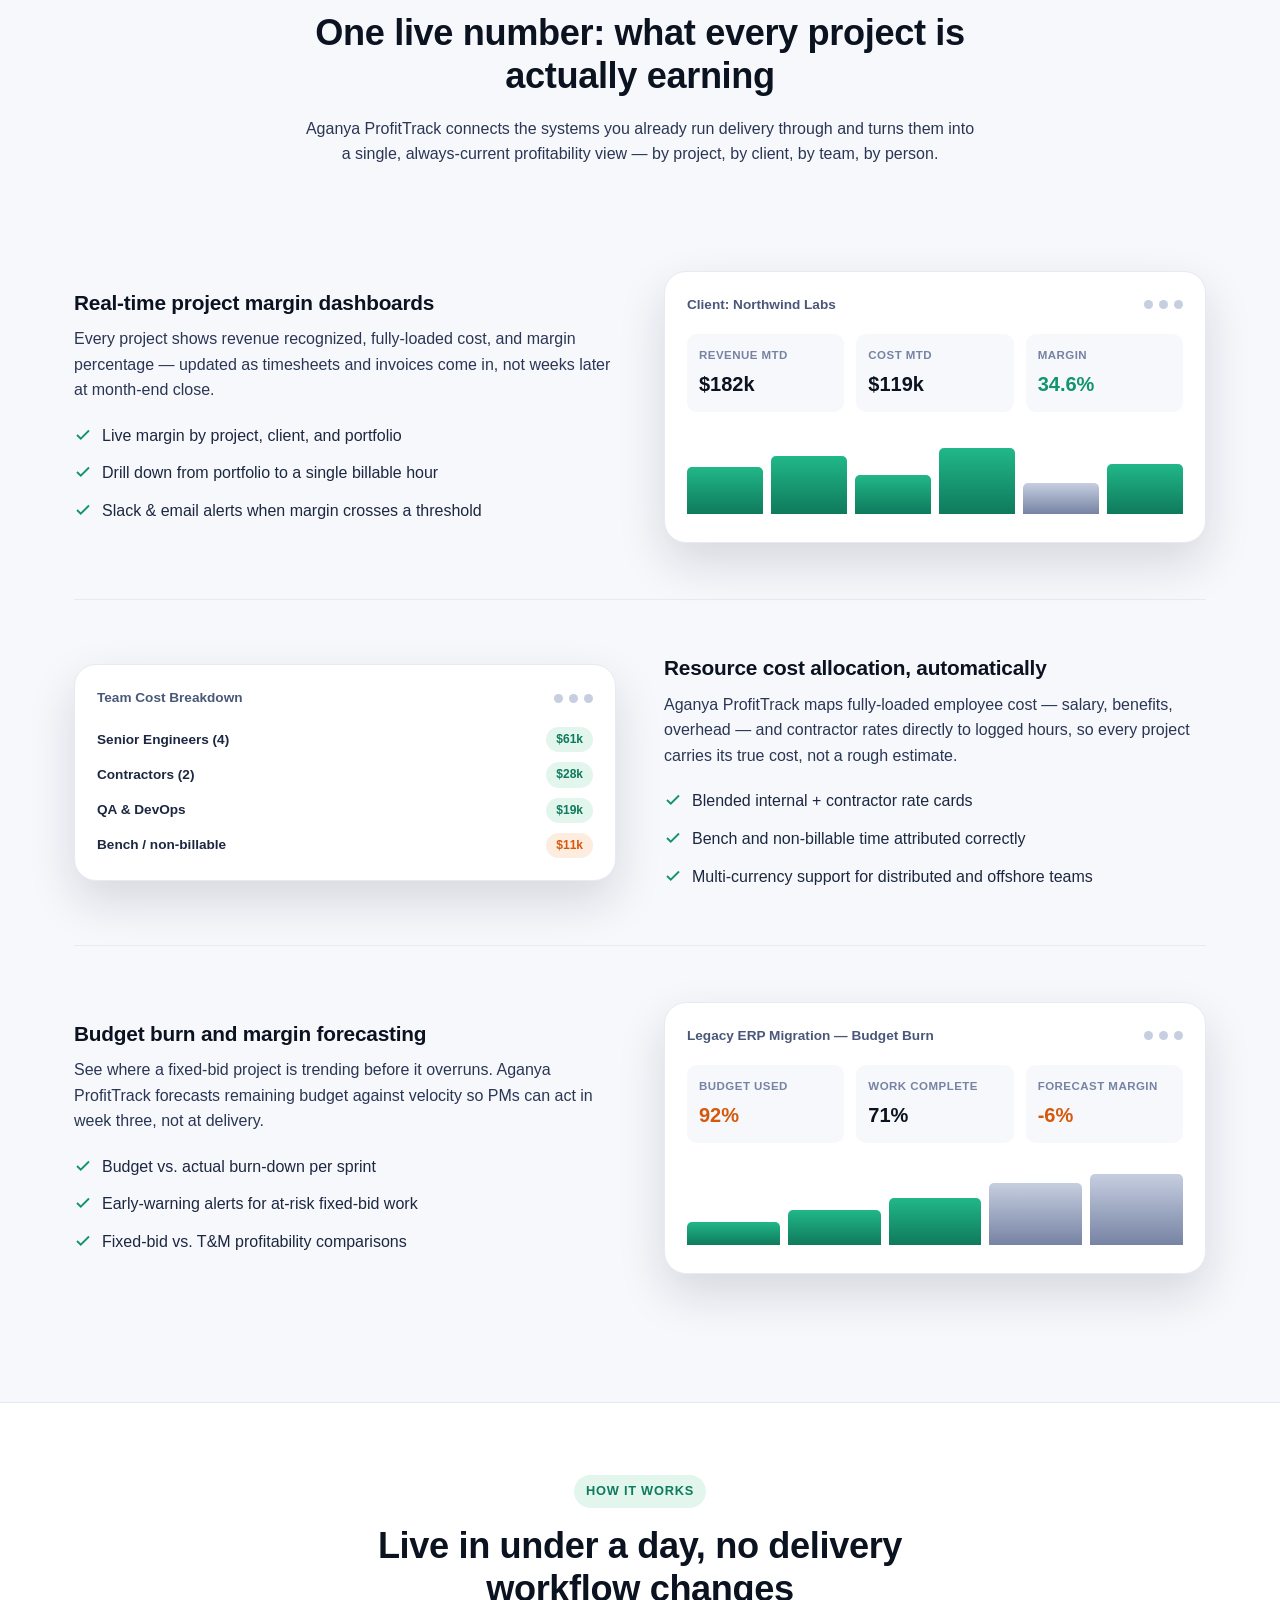
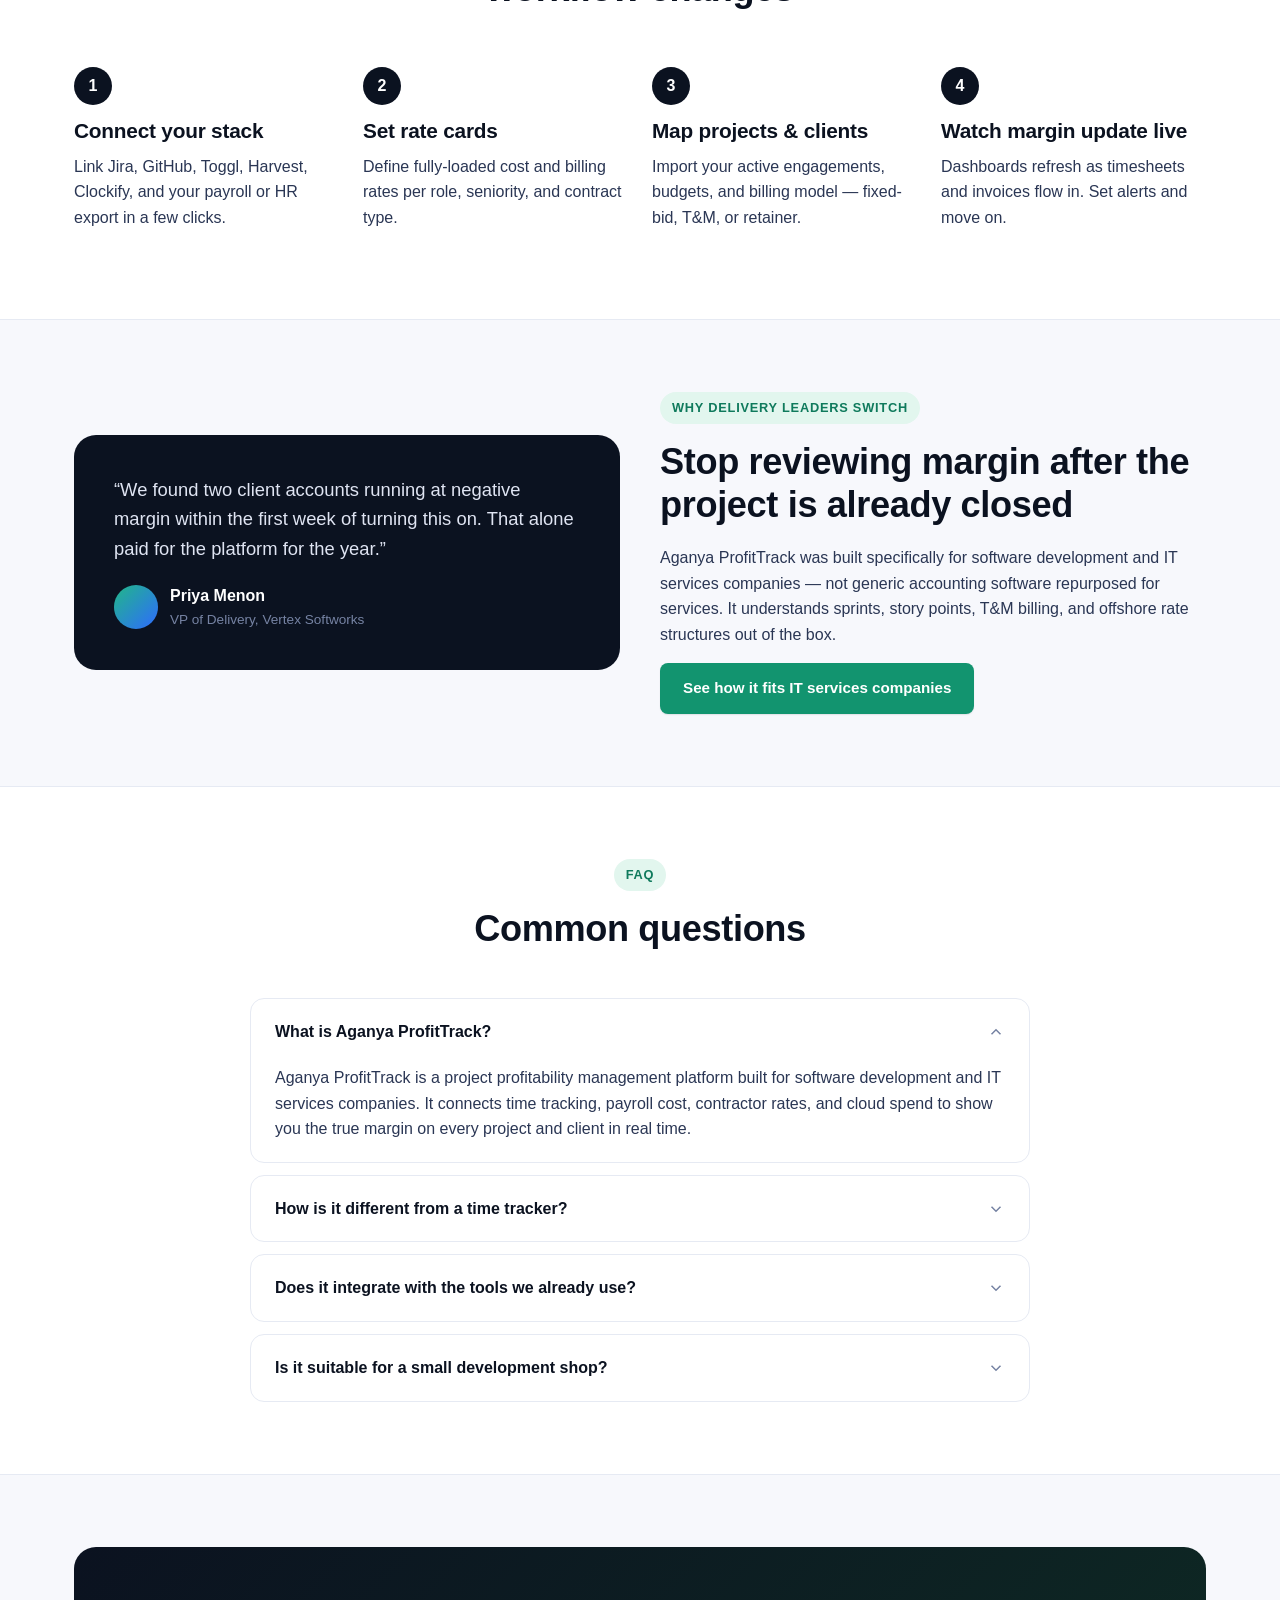
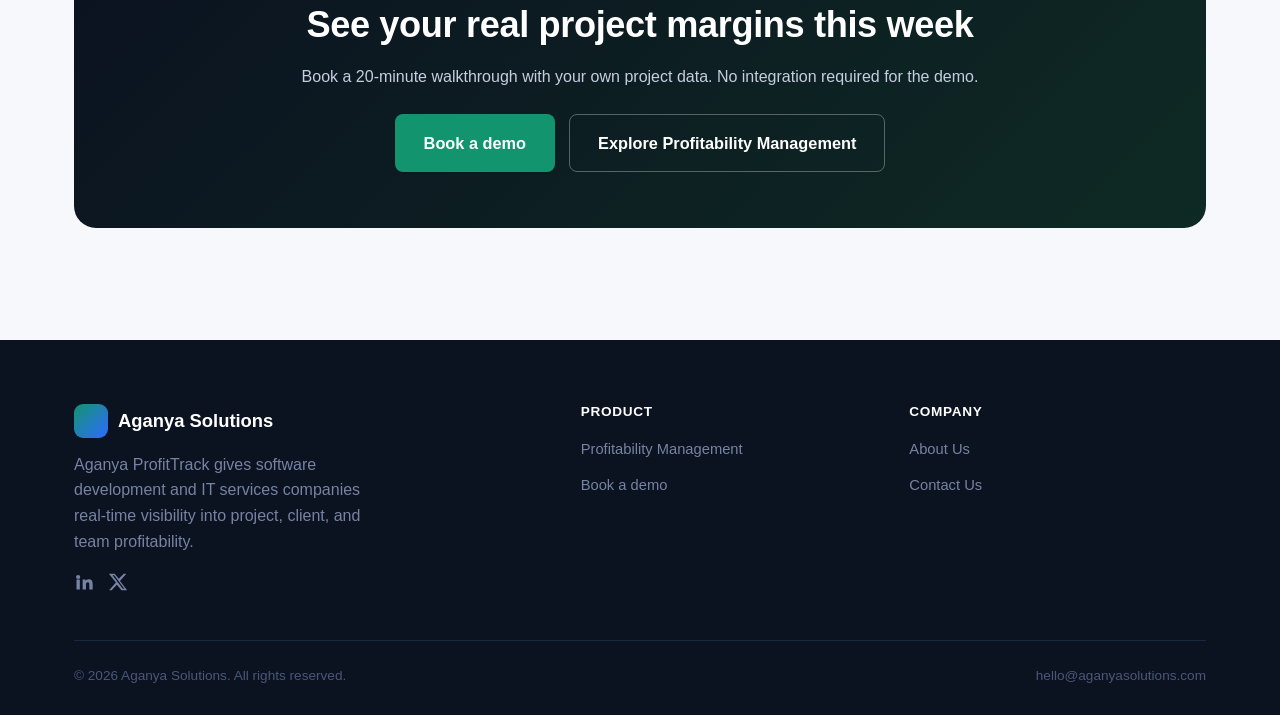
==== commit 9c844b1a: "optimizing website" ====
--- a/index.html
+++ b/index.html
@@ -124,14 +124,19 @@
     </button>
     <ul class="nav-links">
       <li><a href="/" aria-current="page">Home</a></li>
-      <li><a href="/features.html">Features</a></li>
-      <li><a href="/for-it-services.html">For IT Services</a></li>
-      <li><a href="/pricing.html">Pricing</a></li>
-      <li><a href="/blog/">Blog</a></li>
-      <li><a href="/about.html">About</a></li>
+      <li class="nav-dropdown">
+        <button class="nav-dropdown-toggle" aria-haspopup="true" aria-expanded="false">
+          Products
+          <svg class="chev" width="16" height="16" viewBox="0 0 24 24" fill="none" stroke="currentColor" stroke-width="2"><path d="m6 9 6 6 6-6"/></svg>
+        </button>
+        <ul class="nav-dropdown-menu">
+          <li><a href="/products/profitability-management.html">Profitability Management</a></li>
+        </ul>
+      </li>
+      <li><a href="/about.html">About Us</a></li>
+      <li><a href="/contact.html">Contact Us</a></li>
     </ul>
     <div class="nav-cta">
-      <a class="btn btn-ghost" href="/contact.html">Log in</a>
       <a class="btn btn-primary" href="/contact.html">Book a demo</a>
     </div>
   </div>
@@ -147,7 +152,7 @@
       <p class="lead">Aganya ProfitTrack turns timesheets, salaries, contractor rates, and cloud costs into one live margin number per project — so you stop finding out an engagement lost money after it's already closed.</p>
       <div class="hero-actions">
         <a class="btn btn-primary btn-lg" href="/contact.html">Book a demo</a>
-        <a class="btn btn-ghost btn-lg" href="/features.html">Explore features</a>
+        <a class="btn btn-ghost btn-lg" href="/products/profitability-management.html">Explore Profitability Management</a>
       </div>
       <p class="hero-note">No credit card required · Setup in under a day · Works alongside Jira, Harvest &amp; Toggl</p>
 
@@ -344,7 +349,7 @@
         <span class="eyebrow">Why delivery leaders switch</span>
         <h2>Stop reviewing margin after the project is already closed</h2>
         <p>Aganya ProfitTrack was built specifically for software development and IT services companies — not generic accounting software repurposed for services. It understands sprints, story points, T&amp;M billing, and offshore rate structures out of the box.</p>
-        <a class="btn btn-primary" href="/for-it-services.html">See how it fits IT services companies</a>
+        <a class="btn btn-primary" href="/products/profitability-management.html">See how it fits IT services companies</a>
       </div>
     </div>
   </div>
@@ -392,7 +397,7 @@
       <p>Book a 20-minute walkthrough with your own project data. No integration required for the demo.</p>
       <div class="cta-actions">
         <a class="btn btn-primary btn-lg" href="/contact.html">Book a demo</a>
-        <a class="btn btn-ghost btn-lg" style="border-color:rgba(255,255,255,0.3); color:#fff;" href="/pricing.html">View pricing</a>
+        <a class="btn btn-ghost btn-lg" style="border-color:rgba(255,255,255,0.3); color:#fff;" href="/products/profitability-management.html">Explore Profitability Management</a>
       </div>
     </div>
   </div>
@@ -414,26 +419,15 @@
       <nav class="footer-col">
         <h4>Product</h4>
         <ul>
-          <li><a href="/features.html">Features</a></li>
-          <li><a href="/pricing.html">Pricing</a></li>
-          <li><a href="/for-it-services.html">For IT Services</a></li>
+          <li><a href="/products/profitability-management.html">Profitability Management</a></li>
           <li><a href="/contact.html">Book a demo</a></li>
         </ul>
       </nav>
       <nav class="footer-col">
         <h4>Company</h4>
         <ul>
-          <li><a href="/about.html">About Aganya</a></li>
-          <li><a href="/blog/">Blog</a></li>
-          <li><a href="/contact.html">Contact</a></li>
-        </ul>
-      </nav>
-      <nav class="footer-col">
-        <h4>Resources</h4>
-        <ul>
-          <li><a href="/blog/project-profitability-kpis-for-software-companies.html">Profitability KPIs guide</a></li>
-          <li><a href="/blog/hidden-margin-leakage-it-services.html">Margin leakage guide</a></li>
-          <li><a href="/sitemap.xml">Sitemap</a></li>
+          <li><a href="/about.html">About Us</a></li>
+          <li><a href="/contact.html">Contact Us</a></li>
         </ul>
       </nav>
     </div>
--- a/assets/css/style.css
+++ b/assets/css/style.css
@@ -154,6 +154,59 @@
 .nav-links a { text-decoration: none; color: var(--ink-600); }
 .nav-links a:hover, .nav-links a[aria-current="page"] { color: var(--brand-600); }
 .nav-cta { display: flex; align-items: center; gap: 12px; }
+
+/* Nav dropdown */
+.nav-dropdown { position: relative; }
+.nav-dropdown-toggle {
+  display: flex;
+  align-items: center;
+  gap: 6px;
+  background: none;
+  border: none;
+  font: inherit;
+  font-weight: 600;
+  font-size: 0.95rem;
+  color: var(--ink-600);
+  cursor: pointer;
+  padding: 0;
+}
+.nav-dropdown-toggle:hover { color: var(--brand-600); }
+.nav-dropdown.open .nav-dropdown-toggle { color: var(--brand-600); }
+.nav-dropdown-toggle .chev { transition: transform 0.2s ease; flex-shrink: 0; }
+.nav-dropdown.open .nav-dropdown-toggle .chev { transform: rotate(180deg); }
+.nav-dropdown-menu {
+  list-style: none;
+  margin: 0;
+  padding: 8px;
+  position: absolute;
+  top: calc(100% + 14px);
+  left: 0;
+  min-width: 240px;
+  background: var(--white);
+  border: 1px solid var(--ink-100);
+  border-radius: var(--radius-md);
+  box-shadow: var(--shadow-md);
+  opacity: 0;
+  visibility: hidden;
+  transform: translateY(-6px);
+  transition: opacity 0.15s ease, transform 0.15s ease, visibility 0.15s ease;
+}
+.nav-dropdown:hover .nav-dropdown-menu,
+.nav-dropdown.open .nav-dropdown-menu {
+  opacity: 1;
+  visibility: visible;
+  transform: translateY(0);
+}
+.nav-dropdown-menu a {
+  display: block;
+  padding: 10px 12px;
+  border-radius: 8px;
+  color: var(--ink-700);
+  font-weight: 600;
+  font-size: 0.92rem;
+  text-decoration: none;
+}
+.nav-dropdown-menu a:hover, .nav-dropdown-menu a[aria-current="page"] { background: var(--brand-100); color: var(--brand-600); }
 .nav-toggle {
   display: none;
   background: none;
@@ -404,7 +457,7 @@
 
 /* Footer */
 .site-footer { background: var(--ink-900); color: var(--ink-200); padding: 64px 0 28px; margin-top: 40px; }
-.footer-grid { display: grid; grid-template-columns: 1.6fr 1fr 1fr 1fr; gap: 32px; margin-bottom: 48px; }
+.footer-grid { display: grid; grid-template-columns: 1.6fr 1fr 1fr; gap: 32px; margin-bottom: 48px; }
 .footer-brand .brand { color: #fff; }
 .footer-brand p { color: var(--ink-400); max-width: 320px; margin-top: 14px; }
 .footer-col h4 { color: #fff; font-size: 0.85rem; text-transform: uppercase; letter-spacing: 0.05em; margin-bottom: 16px; }
@@ -449,10 +502,26 @@
     right: 0;
     background: var(--white);
     flex-direction: column;
+    align-items: flex-start;
     padding: 20px 24px;
     border-bottom: 1px solid var(--ink-100);
     gap: 18px;
   }
+  .nav-dropdown { width: 100%; }
+  .nav-dropdown-toggle { width: 100%; justify-content: space-between; }
+  .nav-dropdown-menu {
+    position: static;
+    opacity: 0;
+    visibility: hidden;
+    transform: none;
+    box-shadow: none;
+    border: none;
+    background: var(--paper);
+    display: none;
+    width: 100%;
+    margin-top: 10px;
+  }
+  .nav-dropdown.open .nav-dropdown-menu { display: block; opacity: 1; visibility: visible; }
   .grid-2, .grid-3, .grid-4 { grid-template-columns: 1fr; }
   .steps { grid-template-columns: 1fr; }
   .footer-grid { grid-template-columns: 1fr; gap: 28px; }
